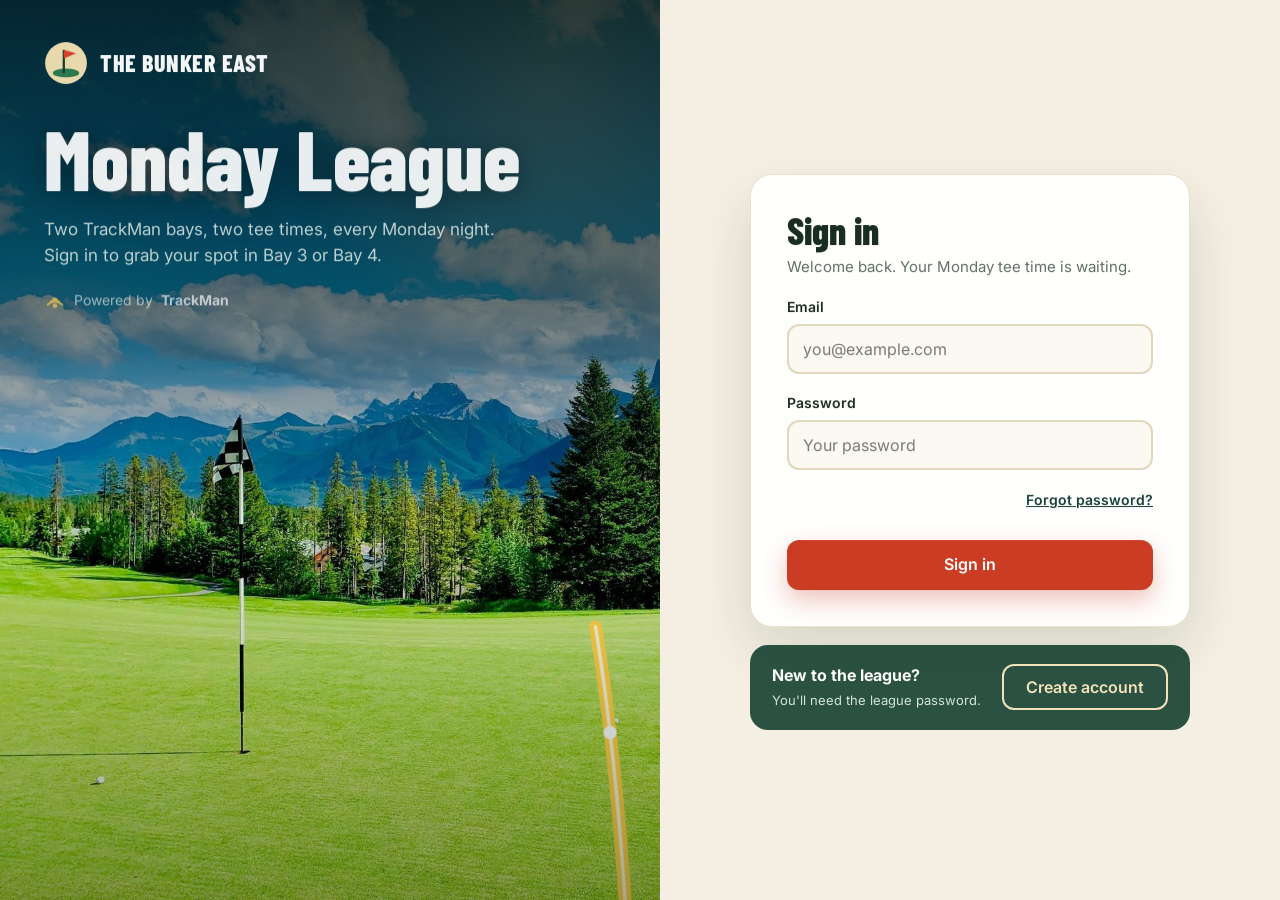
==== admin.html @ 04e1f330 "Monday League booking site" ====
<!doctype html>
<html lang="en">
<head>
<meta charset="utf-8">
<meta name="viewport" content="width=device-width, initial-scale=1">
<title>League admin · The Bunker East Monday League</title>
<meta name="robots" content="noindex">
<link rel="icon" href="favicon.svg" type="image/svg+xml">
<link rel="preconnect" href="https://fonts.googleapis.com">
<link rel="preconnect" href="https://fonts.gstatic.com" crossorigin>
<link href="https://fonts.googleapis.com/css2?family=Barlow+Condensed:wght@600;700;800&family=Inter:wght@400;500;600;700&display=swap" rel="stylesheet">
<link rel="stylesheet" href="style.css">
</head>
<body>
<header class="admin-top">
  <div class="wrap">
    <a class="brand" href="book.html">
      <svg width="40" height="40" viewBox="0 0 40 40" aria-hidden="true"><circle cx="20" cy="20" r="19" fill="#f3e1b3"/><ellipse cx="20" cy="29" rx="12" ry="4" fill="#2f7d4f"/><line x1="18" y1="29" x2="18" y2="8" stroke="#0e3b2c" stroke-width="2"/><path d="M18 8 L30 12 L18 16 Z" fill="#e0402a"/></svg>
      <span style="display:flex;flex-direction:column;line-height:1.1"><span class="brand-name" style="font-size:22px">THE BUNKER EAST</span><span class="small" style="color:#cfe3d6">League admin</span></span>
    </a>
    <div style="display:flex;gap:16px;align-items:center;font-size:14px;flex-wrap:wrap">
      <span style="background:var(--flag);padding:4px 10px;border-radius:999px;font-weight:700;font-size:12px">Organizer</span>
      <a href="book.html" style="color:#fff;font-weight:600">Back to booking</a>
      <button type="button" class="header-link" data-signout>Sign out</button>
    </div>
  </div>
</header>

<main class="admin-main wrap">
  <div style="display:flex;flex-wrap:wrap;gap:16px;align-items:flex-end;justify-content:space-between">
    <div><h1 style="font-size:48px">League admin</h1><p class="muted" style="margin:6px 0 0">Only organizer accounts can open this page.</p></div>
    <div class="kpis" id="kpis"></div>
  </div>
  <nav class="tabs" role="tablist" aria-label="Admin sections">
    <button type="button" class="tab" role="tab" data-tab="players" aria-selected="true">Players</button>
    <button type="button" class="tab" role="tab" data-tab="courses" aria-selected="false">Weekly courses</button>
    <button type="button" class="tab" role="tab" data-tab="bookings" aria-selected="false">Bookings</button>
    <button type="button" class="tab" role="tab" data-tab="settings" aria-selected="false">Settings</button>
  </nav>
  <div id="panel" role="tabpanel"><div class="loading">Loading…</div></div>
</main>
<script type="module" src="admin.js"></script>
</body>
</html>
---- style.css ----
/* The Bunker East – Monday League */
:root{
  --green:#0e3b2c;--green-deep:#0b2a1f;--green-mid:#2f7d4f;--fairway:#7fd395;
  --sand:#f3e1b3;--sand-deep:#d9b765;--paper:#f4efe2;--line:#e8dfc8;--field:#fbf9f3;
  --ink:#10241b;--muted:#5b6b62;--flag:#c8341c;--flag-dark:#a92a15;--tracer:#ffd24a;
  --radius:18px;--shadow:0 24px 60px rgba(14,59,44,.14);
}
*{box-sizing:border-box}
html{scroll-behavior:smooth;scroll-padding-top:16px}
body{margin:0;background:var(--paper);color:var(--ink);font:16px/1.55 Inter,system-ui,sans-serif;overflow-x:clip}
h1,h2,h3,.display{font-family:"Barlow Condensed",sans-serif;font-weight:800;line-height:1;margin:0}
a{color:var(--green)}a:hover{color:var(--flag)}
button{font:inherit;cursor:pointer}
button:disabled{cursor:not-allowed}
:focus-visible{outline:3px solid var(--tracer);outline-offset:3px}
.wrap{max-width:1180px;margin:0 auto;padding:0 24px}
.muted{color:var(--muted)}
.small{font-size:13px}
.nowrap{white-space:nowrap}
.hidden{display:none!important}

/* buttons & fields */
.btn{display:inline-flex;align-items:center;justify-content:center;gap:10px;min-height:50px;padding:0 22px;border-radius:12px;border:0;font-weight:600;font-size:16px;text-decoration:none;transition:transform .2s,background .2s}
.btn-primary{background:var(--flag);color:#fff;box-shadow:0 10px 24px rgba(200,52,28,.3)}
.btn-primary:hover{background:var(--flag-dark);color:#fff;transform:translateY(-2px)}
.btn-outline{background:#fff;color:var(--green);border:2px solid var(--green)}
.btn-dark{background:var(--green);color:#fff}
.btn-quiet{background:#ece5d2;color:var(--ink)}
.btn-block{width:100%}
.btn-sm{min-height:40px;padding:0 14px;font-size:14px;border-radius:10px}
.btn:disabled{opacity:.6;transform:none}
.link-btn{border:0;background:none;padding:0;min-height:44px;color:var(--green);font-weight:600;text-decoration:underline}
.field{display:flex;flex-direction:column;gap:6px;font-size:14px;font-weight:600}
.field input,.field select{min-height:50px;padding:0 14px;border-radius:12px;border:2px solid #e1d6b8;background:var(--field);font:16px Inter,sans-serif;color:var(--ink);transition:border-color .2s,box-shadow .2s;width:100%}
.field input:focus,.field select:focus{outline:0;border-color:var(--green-mid);box-shadow:0 0 0 4px rgba(47,125,79,.15)}
.grid-2{display:grid;grid-template-columns:repeat(auto-fit,minmax(170px,1fr));gap:14px}
.form-error{background:#fbe3dd;color:#7a1d0e;border-radius:10px;padding:10px 12px;font-size:14px}

/* toast */
.toast{position:fixed;left:50%;bottom:24px;transform:translate(-50%,40px);opacity:0;background:var(--green);color:#fff;padding:12px 18px;border-radius:12px;font-weight:600;box-shadow:var(--shadow);transition:all .3s;z-index:50;max-width:calc(100% - 32px)}
.toast.show{opacity:1;transform:translate(-50%,0)}
.toast.error{background:var(--flag-dark)}

/* motion */
@keyframes rise{from{opacity:0;transform:translateY(24px)}to{opacity:1;transform:none}}
@keyframes draw{0%{stroke-dashoffset:1000;opacity:1}60%{stroke-dashoffset:0;opacity:1}85%{opacity:1}100%{stroke-dashoffset:0;opacity:0}}
@keyframes wave{0%,100%{transform:skewY(0) scaleX(1)}50%{transform:skewY(-7deg) scaleX(.9)}}
@keyframes drift{from{transform:translateX(-900px)}to{transform:translateX(3300px)}}
@keyframes kb{from{transform:scale(1)}to{transform:scale(1.12) translate(1.5%,-1%)}}
@keyframes pulse{0%,100%{opacity:.65}50%{opacity:1}}
@keyframes pop{0%{transform:scale(.4);opacity:0}70%{transform:scale(1.15)}100%{transform:scale(1);opacity:1}}
@keyframes glow{0%,100%{box-shadow:0 0 0 0 rgba(200,52,28,.45)}50%{box-shadow:0 0 0 10px rgba(200,52,28,0)}}
.rise{animation:rise .8s cubic-bezier(.2,.7,.2,1) both}
.tracer{stroke-dasharray:1000;animation:draw 4.5s ease-out infinite}
.flag{transform-origin:0 50%;transform-box:fill-box;animation:wave 1.6s ease-in-out infinite}
.kb{transform-origin:20% 85%;animation:kb 26s ease-in-out infinite alternate}
.glare{animation:pulse 6s ease-in-out infinite}
.cshadow{animation:drift linear infinite}
.pop{animation:pop .45s cubic-bezier(.2,.8,.3,1.4) both}
.mine{animation:glow 2.2s ease-in-out infinite}
@media (prefers-reduced-motion:reduce){*{animation:none!important;transition:none!important}}

/* logo */
.brand{display:flex;gap:12px;align-items:center;color:inherit;text-decoration:none}
.brand-name{font-family:"Barlow Condensed",sans-serif;font-weight:800;font-size:24px;letter-spacing:.5px}
.chip-user{display:flex;gap:8px;align-items:center;background:rgba(6,20,15,.55);border:1px solid rgba(255,255,255,.18);padding:6px 14px 6px 6px;border-radius:999px;font-size:14px;font-weight:600;backdrop-filter:blur(8px)}
.avatar{width:30px;height:30px;border-radius:50%;background:var(--sand);color:var(--green);display:grid;place-items:center;font-size:12px;font-weight:700;flex:none}
.pill-admin{display:inline-flex;align-items:center;min-height:36px;padding:0 12px;border-radius:999px;background:rgba(243,225,179,.18);border:1px solid rgba(243,225,179,.5);color:var(--sand);font-size:14px;font-weight:600;text-decoration:none}
.pill-admin:hover{color:#fff}
.header-link{color:#fff;font-size:14px;font-weight:500;background:none;border:0;text-decoration:underline;min-height:36px}
.powered{display:inline-flex;align-items:center;gap:8px;font-size:14px}
.powered strong{color:#fff}

/* ── sign-in page ── */
.auth{display:flex;flex-wrap:wrap;min-height:100vh}
.auth-art{position:relative;flex:1 1 520px;min-height:520px;background:var(--green-deep);color:#fff;overflow:hidden;padding:40px 44px;display:flex;flex-direction:column;gap:32px}
.auth-art h1{font-size:clamp(56px,7vw,84px);line-height:.95;text-shadow:0 4px 30px rgba(0,0,0,.4)}
.auth-art p{margin:0;font-size:17px;color:#e6f0ea;max-width:28em}
.auth-side{flex:1 1 480px;padding:48px 24px;display:flex;align-items:center;justify-content:center}
.auth-stack{width:100%;max-width:440px;display:flex;flex-direction:column;gap:16px}
.card-form{display:flex;flex-direction:column;gap:18px;background:#fff;border-radius:22px;padding:36px;box-shadow:var(--shadow);border:1px solid var(--line)}
.card-form h2{font-size:38px}
.card-form .lead{margin:0;font-size:15px;color:var(--muted)}
.code-box{display:flex;flex-direction:column;gap:8px;background:#fbf1d9;border-radius:14px;padding:16px}
.code-box input{border-color:var(--sand-deep);background:#fff}
.code-box .note{font-size:13px;color:#6b5a2e}
.newbar{display:flex;flex-wrap:wrap;gap:12px 16px;align-items:center;justify-content:space-between;background:var(--green);color:#fff;border-radius:18px;padding:18px 22px}
.newbar .btn{border:2px solid var(--sand);background:transparent;color:var(--sand);min-height:46px}

/* photo scene (shared by sign-in art panel and booking hero) */
.scene{position:absolute;inset:0}
.scene img,.scene svg{position:absolute;inset:0;width:100%;height:100%}
.scene img{object-fit:cover;object-position:0% 100%}
.shade{position:absolute;inset:0;pointer-events:none}

/* ── booking page ── */
.hero{position:relative;min-height:640px;background:var(--green-deep);color:#fff;overflow:hidden;display:flex;flex-direction:column}
.hero .shade{background:linear-gradient(270deg,rgba(6,20,15,.88) 0%,rgba(6,20,15,.55) 38%,rgba(6,20,15,0) 68%),linear-gradient(180deg,rgba(6,20,15,.55) 0%,rgba(6,20,15,0) 22%,rgba(6,20,15,0) 70%,rgba(6,20,15,.6) 100%)}
.topbar{position:relative;width:100%;padding-top:18px;padding-bottom:18px;display:flex;flex-wrap:wrap;gap:16px;align-items:center;justify-content:space-between}
.topbar-right{display:flex;gap:14px;align-items:center;flex-wrap:wrap}
.hero-body{position:relative;width:100%;flex:1;padding-top:40px;padding-bottom:120px;display:flex;flex-direction:column;justify-content:center;align-items:flex-end}
.hero-copy{display:flex;flex-direction:column;gap:20px;max-width:520px}
.hero-copy h1{font-size:clamp(56px,8vw,96px);line-height:.95;text-shadow:0 4px 30px rgba(0,0,0,.45)}
.hero-copy p{margin:0;font-size:18px;color:#eef5f0;text-shadow:0 1px 10px rgba(0,0,0,.4)}
.badge{align-self:flex-start;background:rgba(243,225,179,.16);border:1px solid rgba(243,225,179,.55);color:var(--sand);padding:6px 14px;border-radius:999px;font-size:14px;font-weight:600;backdrop-filter:blur(6px)}
.hud{align-self:flex-start;background:rgba(6,20,15,.6);border:1px solid rgba(255,255,255,.16);border-radius:14px;padding:12px 18px;display:flex;gap:22px;backdrop-filter:blur(10px);animation:rise .8s .5s both}
.hud span{display:block}.hud .k{font-size:12px;color:#a9c7b6}.hud .v{font-family:"Barlow Condensed",sans-serif;font-size:28px;font-weight:700;white-space:nowrap}
@media (max-width:760px){.hud{display:none}.hero-body{align-items:stretch}}

.facts{position:relative;margin-top:-64px}
.facts-grid{background:#fff;border-radius:18px;box-shadow:var(--shadow);display:grid;grid-template-columns:repeat(auto-fit,minmax(200px,1fr));gap:1px;overflow:hidden;border:1px solid var(--line);animation:rise .8s .45s both}
.fact{padding:20px 22px;display:flex;gap:14px;align-items:center;background:#fff}
.fact-icon{width:44px;height:44px;border-radius:12px;display:grid;place-items:center;flex:none}
.fact b{display:block}.fact span{font-size:14px;color:var(--muted)}

.book{padding-top:56px;padding-bottom:72px;display:flex;flex-direction:column;gap:36px}
.section-head{display:flex;flex-wrap:wrap;gap:8px 20px;align-items:baseline;justify-content:space-between}
.section-head h2{font-size:40px}
.days{display:flex;gap:12px;overflow-x:auto;padding:6px 2px 14px;scroll-snap-type:x proximity}
.day{flex:none;width:128px;min-height:128px;border-radius:16px;border:2px solid var(--line);background:#fff;color:var(--ink);display:flex;flex-direction:column;align-items:center;justify-content:center;gap:3px;padding:10px;scroll-snap-align:start;transition:transform .2s,box-shadow .2s}
.day:hover{transform:translateY(-4px);box-shadow:0 10px 24px rgba(14,59,44,.18)}
.day .m{font-size:13px;font-weight:600;opacity:.85}
.day .d{font-family:"Barlow Condensed",sans-serif;font-size:40px;font-weight:800;line-height:1}
.day .tag{font-size:12px;font-weight:600;padding:2px 8px;border-radius:999px;background:#eef6f0;color:var(--green-mid)}
.day .c{font-size:12px;font-weight:600;max-width:112px;white-space:nowrap;overflow:hidden;text-overflow:ellipsis;opacity:.9}
.day[aria-pressed="true"]{background:var(--green);color:#fff;border-color:var(--green);box-shadow:0 12px 28px rgba(14,59,44,.3)}
.day[aria-pressed="true"] .tag{background:rgba(255,255,255,.14);color:var(--sand)}
.day .tag.booked{background:var(--flag);color:#fff}
.day.past{opacity:.55}

.course{background:#fff;border-radius:22px;border:1px solid var(--line);box-shadow:0 16px 40px rgba(14,59,44,.1);overflow:hidden;display:flex;flex-wrap:wrap}
.course-img{position:relative;flex:1 1 460px;min-height:360px;background:linear-gradient(180deg,#cfe6f2 0%,#f1e3bd 55%,#d9bd7c 100%);overflow:hidden}
.course-img img,.course-img svg{position:absolute;inset:0;width:100%;height:100%;object-fit:cover;object-position:50% 70%}
.course-tag{position:absolute;left:16px;top:16px;background:var(--flag);color:#fff;font-size:13px;font-weight:700;padding:6px 12px;border-radius:999px}
.course-body{flex:1 1 380px;padding:28px 30px;display:flex;flex-direction:column;gap:16px}
.course-body h2{font-size:44px}
.course-when{font-size:14px;font-weight:600;color:var(--green-mid)}
.stats{display:grid;grid-template-columns:repeat(auto-fit,minmax(80px,1fr));gap:8px}
.stat{background:var(--paper);border-radius:12px;padding:10px 12px}
.stat span{display:block;font-size:12px;color:var(--muted)}
.stat b{font-family:"Barlow Condensed",sans-serif;font-size:24px;white-space:nowrap}
.callout{display:flex;gap:12px;align-items:flex-start;background:#fbf1d9;border-radius:12px;padding:12px 14px;font-size:15px}

.slot-head{display:flex;gap:14px;align-items:center;flex-wrap:wrap;margin-bottom:18px}
.slot-icon{width:48px;height:48px;border-radius:14px;display:grid;place-items:center;font-family:"Barlow Condensed",sans-serif;font-size:22px;font-weight:800}
.slot-head h2{font-size:32px;line-height:1.05}
.slot-head .when{font-size:15px;font-weight:600;color:var(--green-mid);white-space:nowrap}
.bays{display:grid;grid-template-columns:repeat(auto-fit,minmax(300px,1fr));gap:24px}
.bay{background:#fff;border-radius:20px;border:2px solid var(--line);box-shadow:0 8px 24px rgba(14,59,44,.08);overflow:hidden;display:flex;flex-direction:column;transition:transform .25s,box-shadow .25s;animation:rise .8s cubic-bezier(.2,.7,.2,1) both}
.bay:hover{transform:translateY(-6px);box-shadow:0 22px 44px rgba(14,59,44,.18)}
.bay.is-mine{border-color:var(--flag)}
.bay-top{position:relative;background:linear-gradient(135deg,var(--green),#1d5a40);color:#fff;padding:18px 20px;overflow:hidden}
.bay-num{position:absolute;right:12px;top:-22px;font-family:"Barlow Condensed",sans-serif;font-size:120px;font-weight:800;color:rgba(255,255,255,.07);line-height:1}
.bay-title{position:relative;display:flex;justify-content:space-between;align-items:center;gap:12px}
.bay-title b{font-family:"Barlow Condensed",sans-serif;font-size:28px;font-weight:800}
.bay-title span{font-size:14px;font-weight:600;color:var(--sand);white-space:nowrap}
.bars{position:relative;display:grid;grid-template-columns:repeat(4,minmax(0,1fr));gap:6px;margin-top:12px}
.bars i{height:6px;border-radius:3px;background:rgba(255,255,255,.18)}
.bars i.on{background:var(--fairway)}.bars i.me{background:var(--tracer)}
.seats{list-style:none;margin:0;padding:14px 20px;display:flex;flex-direction:column;gap:10px;flex:1}
.seat{display:flex;gap:12px;align-items:center;min-height:42px}
.seat .av{width:40px;height:40px;border-radius:50%;display:grid;place-items:center;font-size:13px;font-weight:700;color:var(--green);flex:none}
.seat .open{width:40px;height:40px;border-radius:50%;border:2px dashed #cdbf98;display:grid;place-items:center;color:#a8996f;font-size:20px;flex:none}
.seat .name{font-size:15px;font-weight:600}
.seat .you{font-size:12px;font-weight:700;background:var(--flag);color:#fff;padding:3px 9px;border-radius:999px}
.seat .empty{font-size:15px;color:#7a6f52}
.bay-foot{padding:0 20px 20px}
.loading{padding:28px;text-align:center;color:var(--muted)}

footer.site{background:var(--green-deep);color:#cfe3d6}
footer.site .wrap{padding-top:28px;padding-bottom:28px;display:flex;flex-wrap:wrap;gap:12px 32px;justify-content:space-between;align-items:center;font-size:14px}
footer.site .display{font-size:20px;color:#fff}

/* ── admin ── */
.admin-top{background:var(--green-deep);color:#fff}
.admin-top .wrap{padding-top:16px;padding-bottom:16px;display:flex;flex-wrap:wrap;gap:16px;align-items:center;justify-content:space-between}
.admin-main{padding-top:32px;padding-bottom:64px;display:flex;flex-direction:column;gap:24px}
.kpis{display:grid;grid-template-columns:repeat(3,minmax(0,1fr));gap:10px}
.kpi{background:#fff;border:1px solid var(--line);border-radius:14px;padding:10px 16px;min-width:120px}
.kpi span{display:block;font-size:12px;color:var(--muted)}
.kpi b{font-family:"Barlow Condensed",sans-serif;font-size:30px;font-weight:800}
.tabs{display:flex;gap:8px;flex-wrap:wrap;border-bottom:2px solid var(--line)}
.tab{min-height:46px;padding:0 18px;border:0;border-bottom:3px solid transparent;margin-bottom:-2px;background:none;color:var(--muted);font-size:15px;font-weight:700}
.tab[aria-selected="true"]{color:var(--ink);border-bottom-color:var(--flag)}
.panel{background:#fff;border:1px solid var(--line);border-radius:18px;overflow:hidden}
.panel-bar{padding:18px 20px;display:flex;flex-wrap:wrap;gap:12px;align-items:center;justify-content:space-between}
.search{display:flex;align-items:center;gap:10px;flex:1 1 260px;max-width:360px;min-height:46px;padding:0 14px;border:2px solid #e1d6b8;border-radius:12px;background:var(--field)}
.search input{border:0;outline:0;background:none;font:16px Inter,sans-serif;flex:1;min-width:0}
.table-scroll{overflow-x:auto}
table.data{width:100%;border-collapse:collapse;font-size:15px;min-width:760px}
table.data th{background:var(--paper);text-align:left;font-size:13px;color:var(--muted);font-weight:600;padding:10px 12px}
table.data td{padding:12px;border-top:1px solid #efe8d6;vertical-align:middle}
table.data th:first-child,table.data td:first-child{padding-left:20px}
table.data th:last-child,table.data td:last-child{padding-right:20px;text-align:right}
table.data tr:hover td{background:#faf6ea}
.person{display:inline-flex;gap:10px;align-items:center;font-weight:600}
.btn-danger-quiet{min-height:36px;padding:0 12px;border-radius:8px;border:1px solid #e1d6b8;background:#fff;color:var(--flag-dark);font-size:13px;font-weight:600}
.week-row{background:#fff;border:1px solid var(--line);border-radius:16px;padding:14px;display:flex;flex-wrap:wrap;gap:16px;align-items:center}
.week-date{width:72px;text-align:center;flex:none}
.week-date b{display:block;font-family:"Barlow Condensed",sans-serif;font-size:34px;font-weight:800;line-height:1}
.week-thumb{width:132px;height:74px;border-radius:10px;object-fit:cover;flex:none;background:var(--paper)}
.week-thumb.none{border:2px dashed #d9cdaa;display:grid;place-items:center;font-size:12px;color:#7a6f52}
.week-info{flex:1 1 220px}
.week-edit{flex:1 1 100%;display:grid;grid-template-columns:repeat(auto-fit,minmax(200px,1fr));gap:10px}
.week-edit .field input,.week-edit .field textarea{min-height:44px}
.field textarea{padding:10px 14px;border-radius:12px;border:2px solid #e1d6b8;background:var(--field);font:16px Inter,sans-serif;color:var(--ink);min-height:90px;resize:vertical}
.week-actions{flex:1 1 100%;display:flex;gap:8px;flex-wrap:wrap}
.rosters{display:grid;grid-template-columns:repeat(auto-fit,minmax(240px,1fr));gap:16px}
.roster{background:#fff;border:1px solid var(--line);border-radius:16px;overflow:hidden}
.roster-top{background:var(--green);color:#fff;padding:12px 16px;display:flex;justify-content:space-between;align-items:baseline}
.roster-top b{font-family:"Barlow Condensed",sans-serif;font-size:22px}
.roster-top span{font-size:13px;color:var(--sand)}
.roster ul{list-style:none;margin:0;padding:10px 16px;display:flex;flex-direction:column;gap:6px}
.roster li{display:flex;justify-content:space-between;align-items:center;min-height:40px;font-weight:600}
.roster .x{width:36px;height:36px;border-radius:8px;border:1px solid #e1d6b8;background:#fff;color:var(--flag-dark);font-size:18px}
.roster-add{padding:0 16px 14px;display:flex;gap:8px}
.roster-add select{flex:1;min-height:40px;border-radius:10px;border:2px solid #e1d6b8;background:var(--field);font:14px Inter,sans-serif;padding:0 8px;min-width:0}
.settings{display:grid;grid-template-columns:repeat(auto-fit,minmax(320px,1fr));gap:16px}
.settings .panel{padding:22px;display:flex;flex-direction:column;gap:12px}
.settings h2{font-size:28px}
.org-row{display:flex;justify-content:space-between;align-items:center;gap:10px;background:var(--paper);border-radius:12px;padding:10px 14px;font-weight:600}
@media (max-width:600px){.kpis{grid-template-columns:repeat(3,minmax(0,1fr))}.card-form{padding:24px}.auth-art{padding:28px 24px}}
@media (max-width:600px){.facts-grid{grid-template-columns:1fr 1fr}.fact{padding:14px;flex-direction:column;align-items:flex-start;gap:8px}.book{padding-top:40px}}
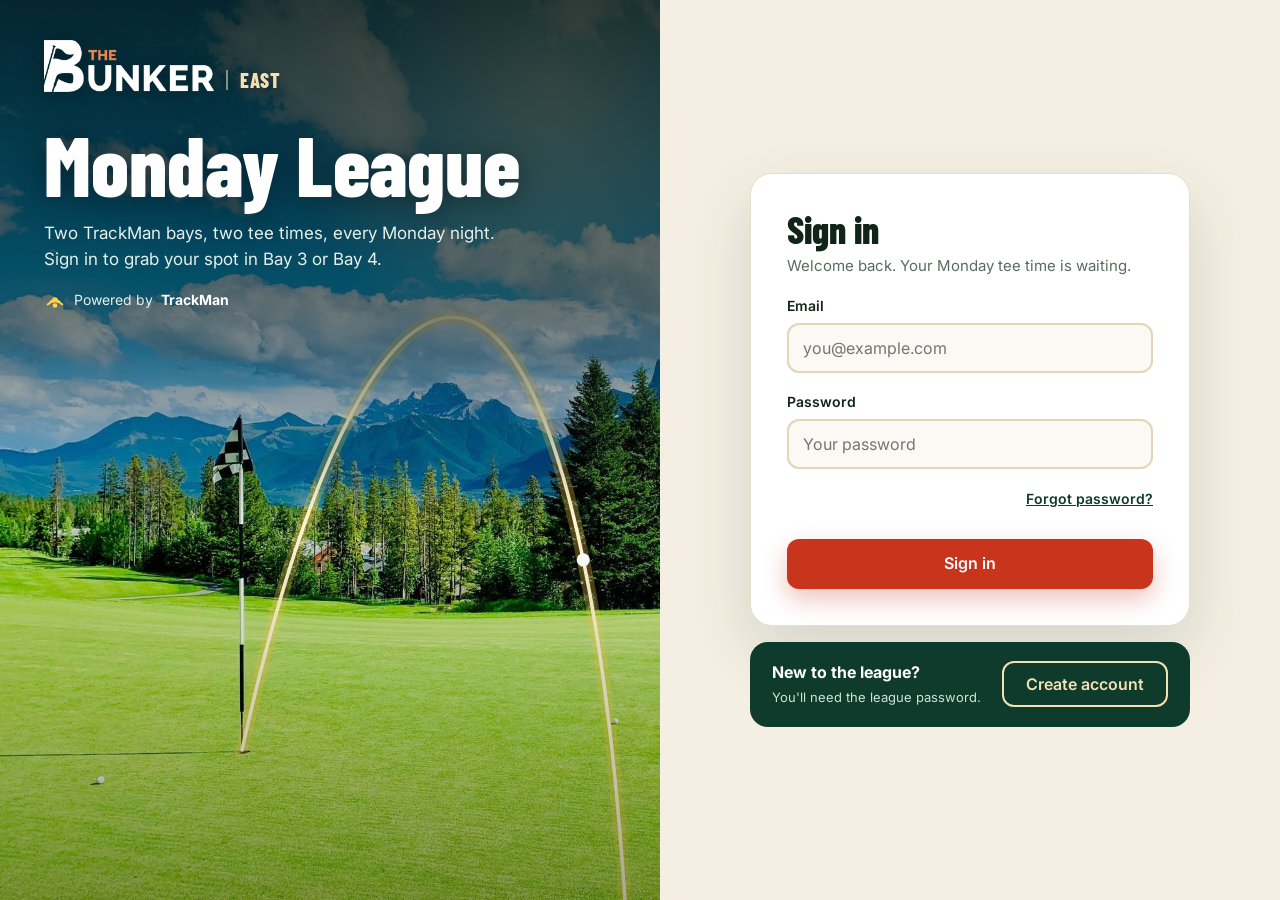
==== commit f8ecd58a: "Use The Bunker logo in headers and tab icon" ====
--- a/admin.html
+++ b/admin.html
@@ -5,7 +5,8 @@
 <meta name="viewport" content="width=device-width, initial-scale=1">
 <title>League admin · The Bunker East Monday League</title>
 <meta name="robots" content="noindex">
-<link rel="icon" href="favicon.svg" type="image/svg+xml">
+<link rel="icon" href="favicon.png" type="image/png">
+<link rel="apple-touch-icon" href="favicon.png">
 <link rel="preconnect" href="https://fonts.googleapis.com">
 <link rel="preconnect" href="https://fonts.gstatic.com" crossorigin>
 <link href="https://fonts.googleapis.com/css2?family=Barlow+Condensed:wght@600;700;800&family=Inter:wght@400;500;600;700&display=swap" rel="stylesheet">
@@ -14,10 +15,7 @@
 <body>
 <header class="admin-top">
   <div class="wrap">
-    <a class="brand" href="book.html">
-      <svg width="40" height="40" viewBox="0 0 40 40" aria-hidden="true"><circle cx="20" cy="20" r="19" fill="#f3e1b3"/><ellipse cx="20" cy="29" rx="12" ry="4" fill="#2f7d4f"/><line x1="18" y1="29" x2="18" y2="8" stroke="#0e3b2c" stroke-width="2"/><path d="M18 8 L30 12 L18 16 Z" fill="#e0402a"/></svg>
-      <span style="display:flex;flex-direction:column;line-height:1.1"><span class="brand-name" style="font-size:22px">THE BUNKER EAST</span><span class="small" style="color:#cfe3d6">League admin</span></span>
-    </a>
+    <a class="brand" href="book.html" aria-label="Back to booking"><img class="brand-logo" src="bunker-logo.png" alt="The Bunker" width="568" height="174"><span class="brand-tag">League admin</span></a>
     <div style="display:flex;gap:16px;align-items:center;font-size:14px;flex-wrap:wrap">
       <span style="background:var(--flag);padding:4px 10px;border-radius:999px;font-weight:700;font-size:12px">Organizer</span>
       <a href="book.html" style="color:#fff;font-weight:600">Back to booking</a>
--- a/style.css
+++ b/style.css
@@ -221,3 +221,9 @@
 .org-row{display:flex;justify-content:space-between;align-items:center;gap:10px;background:var(--paper);border-radius:12px;padding:10px 14px;font-weight:600}
 @media (max-width:600px){.kpis{grid-template-columns:repeat(3,minmax(0,1fr))}.card-form{padding:24px}.auth-art{padding:28px 24px}}
 @media (max-width:600px){.facts-grid{grid-template-columns:1fr 1fr}.fact{padding:14px;flex-direction:column;align-items:flex-start;gap:8px}.book{padding-top:40px}}
+
+/* The Bunker logo (white/orange, for dark backgrounds) */
+.brand-logo{display:block;height:40px;width:auto;filter:drop-shadow(0 2px 10px rgba(0,0,0,.35))}
+.brand-logo-lg{height:52px}
+.brand-tag{align-self:flex-end;margin-bottom:2px;padding-left:12px;border-left:2px solid rgba(243,225,179,.55);font-family:"Barlow Condensed",sans-serif;font-weight:800;font-size:20px;letter-spacing:1px;color:#f3e1b3;line-height:1;text-shadow:0 2px 10px rgba(0,0,0,.35)}
+@media (max-width:420px){.brand-logo{height:32px}.brand-tag{font-size:16px}}
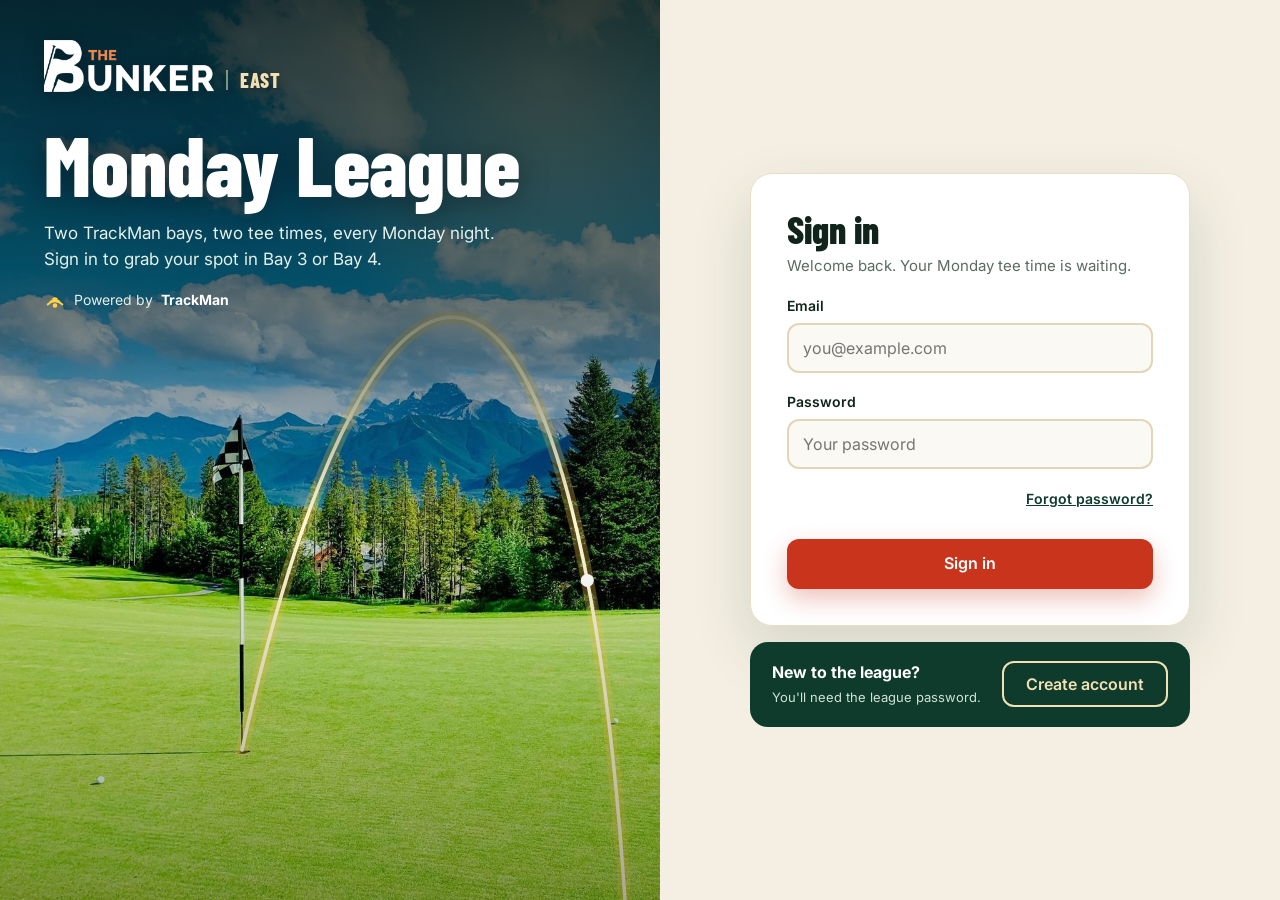
==== commit b1b93ed2: "Add announcements, waitlist and home-screen app" ====
--- a/admin.html
+++ b/admin.html
@@ -6,7 +6,13 @@
 <title>League admin · The Bunker East Monday League</title>
 <meta name="robots" content="noindex">
 <link rel="icon" href="favicon.png" type="image/png">
-<link rel="apple-touch-icon" href="favicon.png">
+<link rel="apple-touch-icon" href="icon-180.png">
+<link rel="manifest" href="manifest.webmanifest">
+<meta name="theme-color" content="#0b2a1f">
+<meta name="apple-mobile-web-app-capable" content="yes">
+<meta name="mobile-web-app-capable" content="yes">
+<meta name="apple-mobile-web-app-status-bar-style" content="black-translucent">
+<meta name="apple-mobile-web-app-title" content="Monday League">
 <link rel="preconnect" href="https://fonts.googleapis.com">
 <link rel="preconnect" href="https://fonts.gstatic.com" crossorigin>
 <link href="https://fonts.googleapis.com/css2?family=Barlow+Condensed:wght@600;700;800&family=Inter:wght@400;500;600;700&display=swap" rel="stylesheet">
@@ -33,6 +39,7 @@
     <button type="button" class="tab" role="tab" data-tab="players" aria-selected="true">Players</button>
     <button type="button" class="tab" role="tab" data-tab="courses" aria-selected="false">Weekly courses</button>
     <button type="button" class="tab" role="tab" data-tab="bookings" aria-selected="false">Bookings</button>
+    <button type="button" class="tab" role="tab" data-tab="messages" aria-selected="false">Messages</button>
     <button type="button" class="tab" role="tab" data-tab="settings" aria-selected="false">Settings</button>
   </nav>
   <div id="panel" role="tabpanel"><div class="loading">Loading…</div></div>
--- a/style.css
+++ b/style.css
@@ -227,3 +227,28 @@
 .brand-logo-lg{height:52px}
 .brand-tag{align-self:flex-end;margin-bottom:2px;padding-left:12px;border-left:2px solid rgba(243,225,179,.55);font-family:"Barlow Condensed",sans-serif;font-weight:800;font-size:20px;letter-spacing:1px;color:#f3e1b3;line-height:1;text-shadow:0 2px 10px rgba(0,0,0,.35)}
 @media (max-width:420px){.brand-logo{height:32px}.brand-tag{font-size:16px}}
+
+/* announcement banner */
+.announce{display:flex;gap:14px;align-items:flex-start;background:#fff;border:2px solid var(--sand-deep);border-left:8px solid var(--flag);border-radius:16px;padding:16px 20px;box-shadow:0 10px 28px rgba(14,59,44,.1);animation:rise .6s both}
+.announce-icon{flex:none;width:40px;height:40px;border-radius:12px;background:#fbe3dd;color:var(--flag);display:grid;place-items:center}
+.announce b{font-family:"Barlow Condensed",sans-serif;font-size:20px;font-weight:800;letter-spacing:.3px}
+.announce-when{font-size:13px;color:var(--muted)}
+.announce p{margin:4px 0 0;white-space:pre-line}
+
+/* waitlist */
+.waitline{margin:0 20px 12px;display:flex;align-items:center;gap:8px;font-size:14px;font-weight:600;color:#7a5a12;background:#fbf1d9;border-radius:10px;padding:8px 12px}
+.waitdot{width:8px;height:8px;border-radius:50%;background:var(--sand-deep);flex:none}
+
+/* install dialog */
+.install-dialog{border:0;border-radius:20px;padding:26px;max-width:420px;width:calc(100% - 32px);box-shadow:var(--shadow);color:var(--ink)}
+.install-dialog::backdrop{background:rgba(6,20,15,.6)}
+.install-dialog h2{font-size:30px;margin-bottom:8px}
+.install-dialog ol{padding-left:22px;display:flex;flex-direction:column;gap:6px}
+#install-btn{background:rgba(243,225,179,.18);cursor:pointer}
+
+/* admin: announcements */
+.announce-admin{display:flex;flex-direction:column;gap:12px}
+.check{display:flex;gap:10px;align-items:center;font-size:14px;font-weight:600;min-height:40px}
+.check input{width:20px;height:20px}
+.bc-row{display:flex;justify-content:space-between;gap:10px;background:var(--paper);border-radius:12px;padding:10px 14px;font-size:14px}
+.bc-row b{display:block}
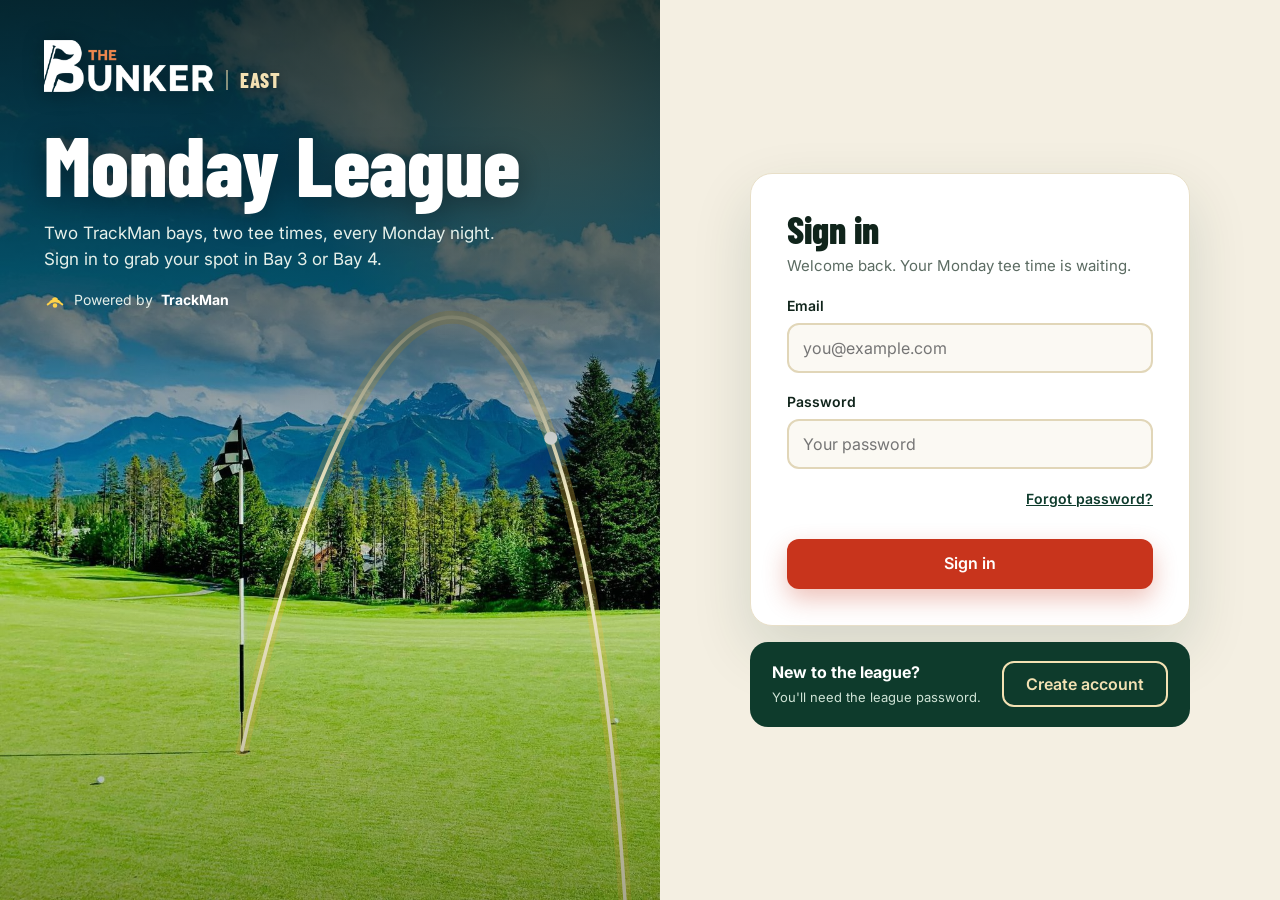
==== commit 02e78941: "Logo links to golfbunker.ca" ====
--- a/admin.html
+++ b/admin.html
@@ -21,7 +21,7 @@
 <body>
 <header class="admin-top">
   <div class="wrap">
-    <a class="brand" href="book.html" aria-label="Back to booking"><img class="brand-logo" src="bunker-logo.png" alt="The Bunker" width="568" height="174"><span class="brand-tag">League admin</span></a>
+    <div class="brand"><a class="brand-site" href="https://golfbunker.ca/" target="_blank" rel="noopener" title="Visit The Bunker (opens in a new tab)"><img class="brand-logo" src="bunker-logo.png" alt="The Bunker website (opens in a new tab)" width="568" height="174"></a><a class="brand-tag" href="book.html" aria-label="Back to booking">League admin</a></div>
     <div style="display:flex;gap:16px;align-items:center;font-size:14px;flex-wrap:wrap">
       <span style="background:var(--flag);padding:4px 10px;border-radius:999px;font-weight:700;font-size:12px">Organizer</span>
       <a href="book.html" style="color:#fff;font-weight:600">Back to booking</a>
--- a/style.css
+++ b/style.css
@@ -252,3 +252,26 @@
 .check input{width:20px;height:20px}
 .bc-row{display:flex;justify-content:space-between;gap:10px;background:var(--paper);border-radius:12px;padding:10px 14px;font-size:14px}
 .bc-row b{display:block}
+
+/* admin: move / swap */
+.roster li{gap:4px 8px;flex-wrap:wrap;padding:4px 0;border-bottom:1px solid #f1ead8}
+.roster li:last-child{border-bottom:0}
+.roster .rn{flex:1 1 130px;min-width:0}
+.roster .ra{display:flex;gap:6px;align-items:center;flex:none;margin-left:auto}
+.roster select.mv{max-width:132px;min-height:36px;border-radius:8px;border:1px solid #e1d6b8;background:var(--field);font:13px Inter,sans-serif;padding:0 6px;color:var(--ink)}
+
+/* closed bays */
+.close-row{display:flex;flex-wrap:wrap;gap:10px}
+.roster-close{padding:0 16px 14px;display:flex;flex-direction:column;gap:8px;align-items:flex-start}
+.closed-note{margin:0;font-size:14px;font-weight:600;color:var(--flag-dark)}
+.roster.is-closed{border-color:#e7c3b9;background:repeating-linear-gradient(135deg,#fff,#fff 12px,#fbf3ef 12px,#fbf3ef 24px)}
+.roster.is-closed .roster-top{background:#5b4a44}
+.bay.is-closed{opacity:.92}
+.bay.is-closed .bay-top{background:#5b4a44}
+.closed-msg{margin:0 20px 12px;font-size:14px;font-weight:600;color:var(--flag-dark);background:#fbe3dd;border-radius:10px;padding:8px 12px}
+
+/* logo links to golfbunker.ca */
+.brand-site{display:inline-flex;border-radius:6px;transition:opacity .2s}
+.brand-site:hover{opacity:.85}
+.brand-site:focus-visible{outline:2px solid var(--sand-deep);outline-offset:4px}
+a.brand-tag{text-decoration:none}
